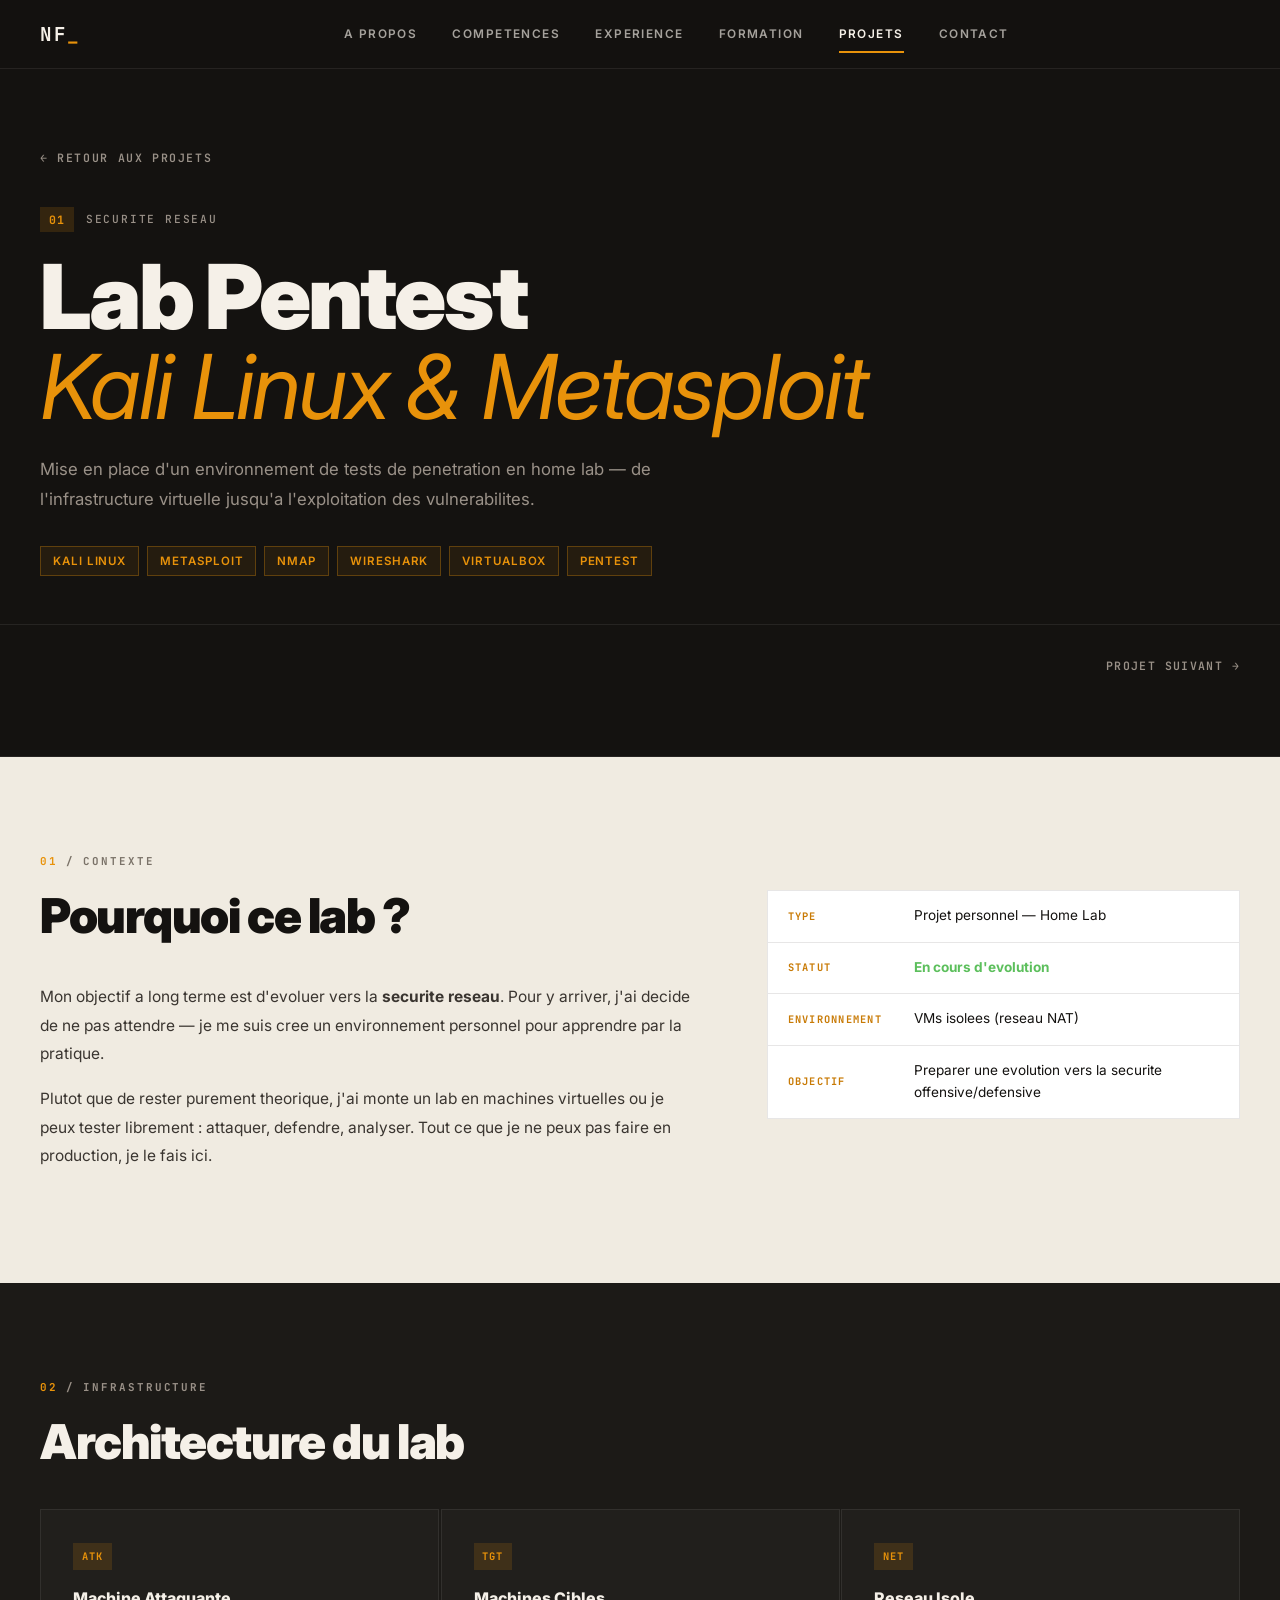
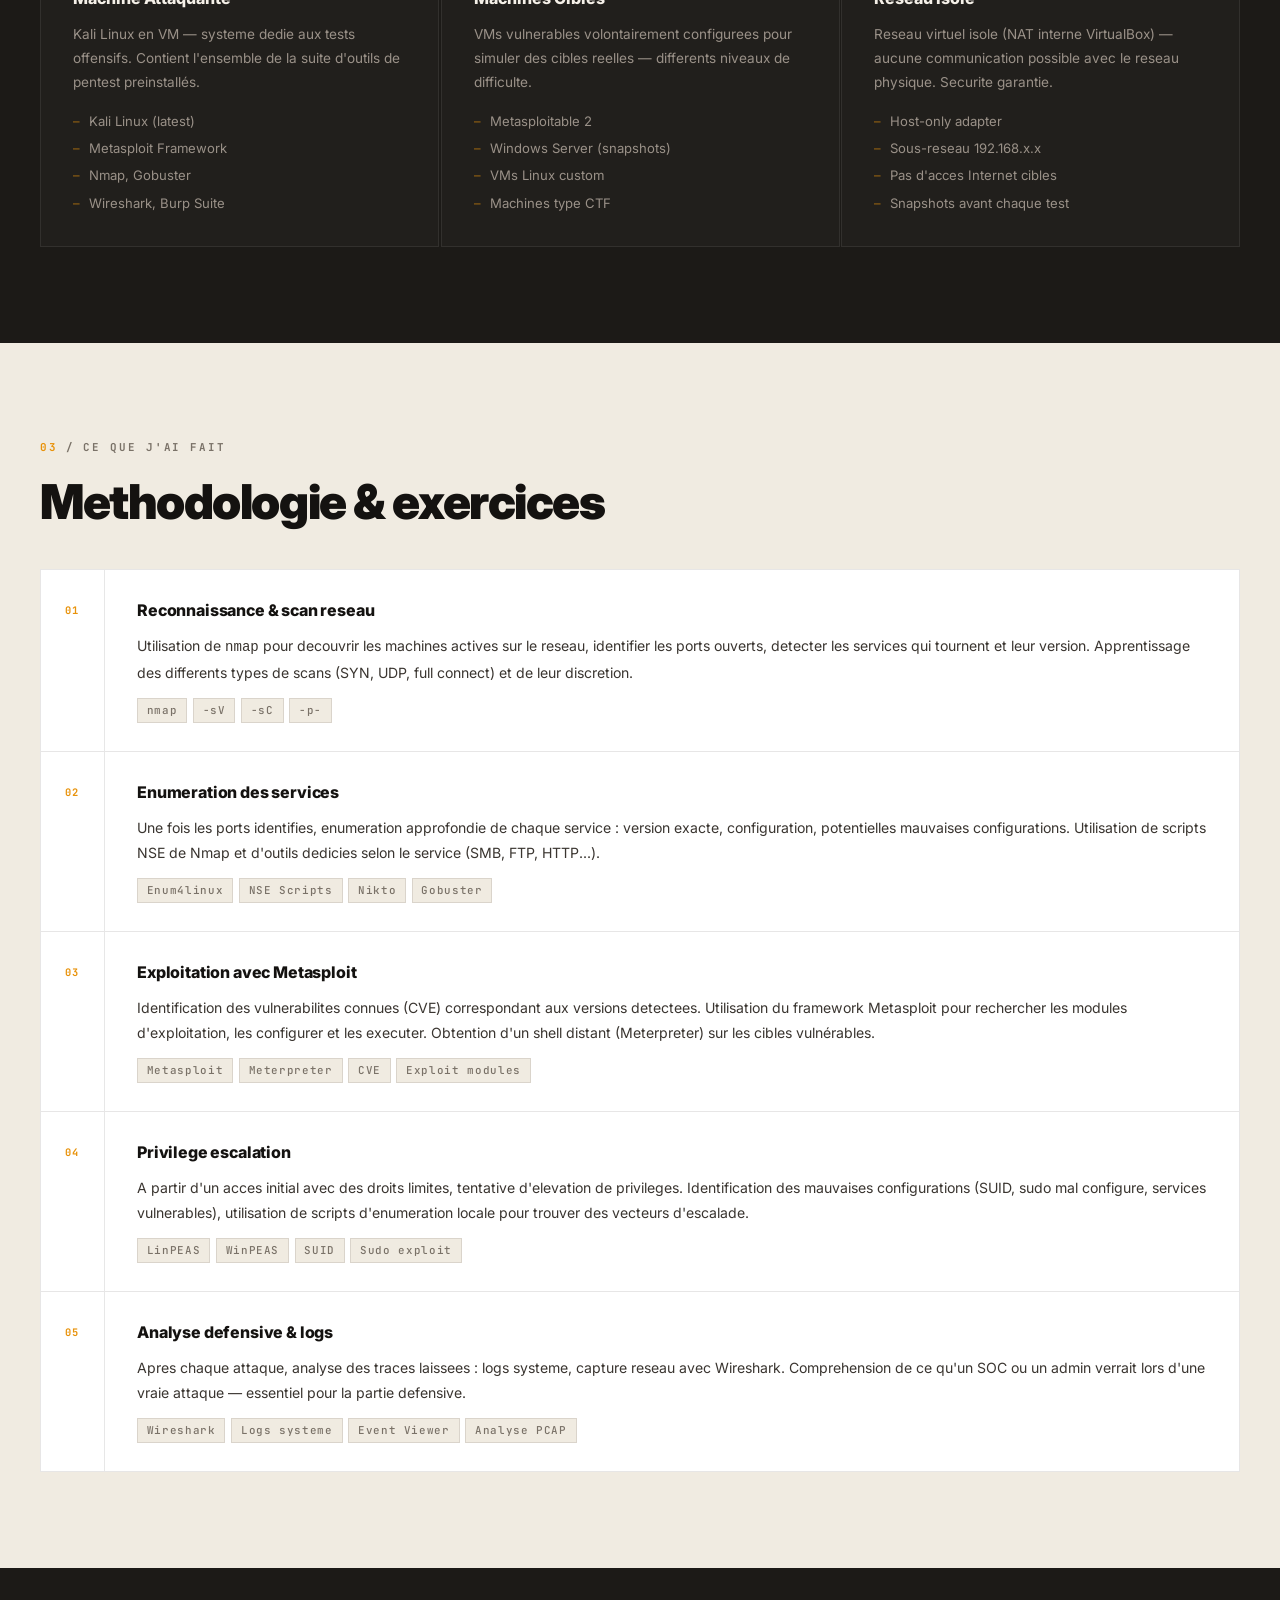
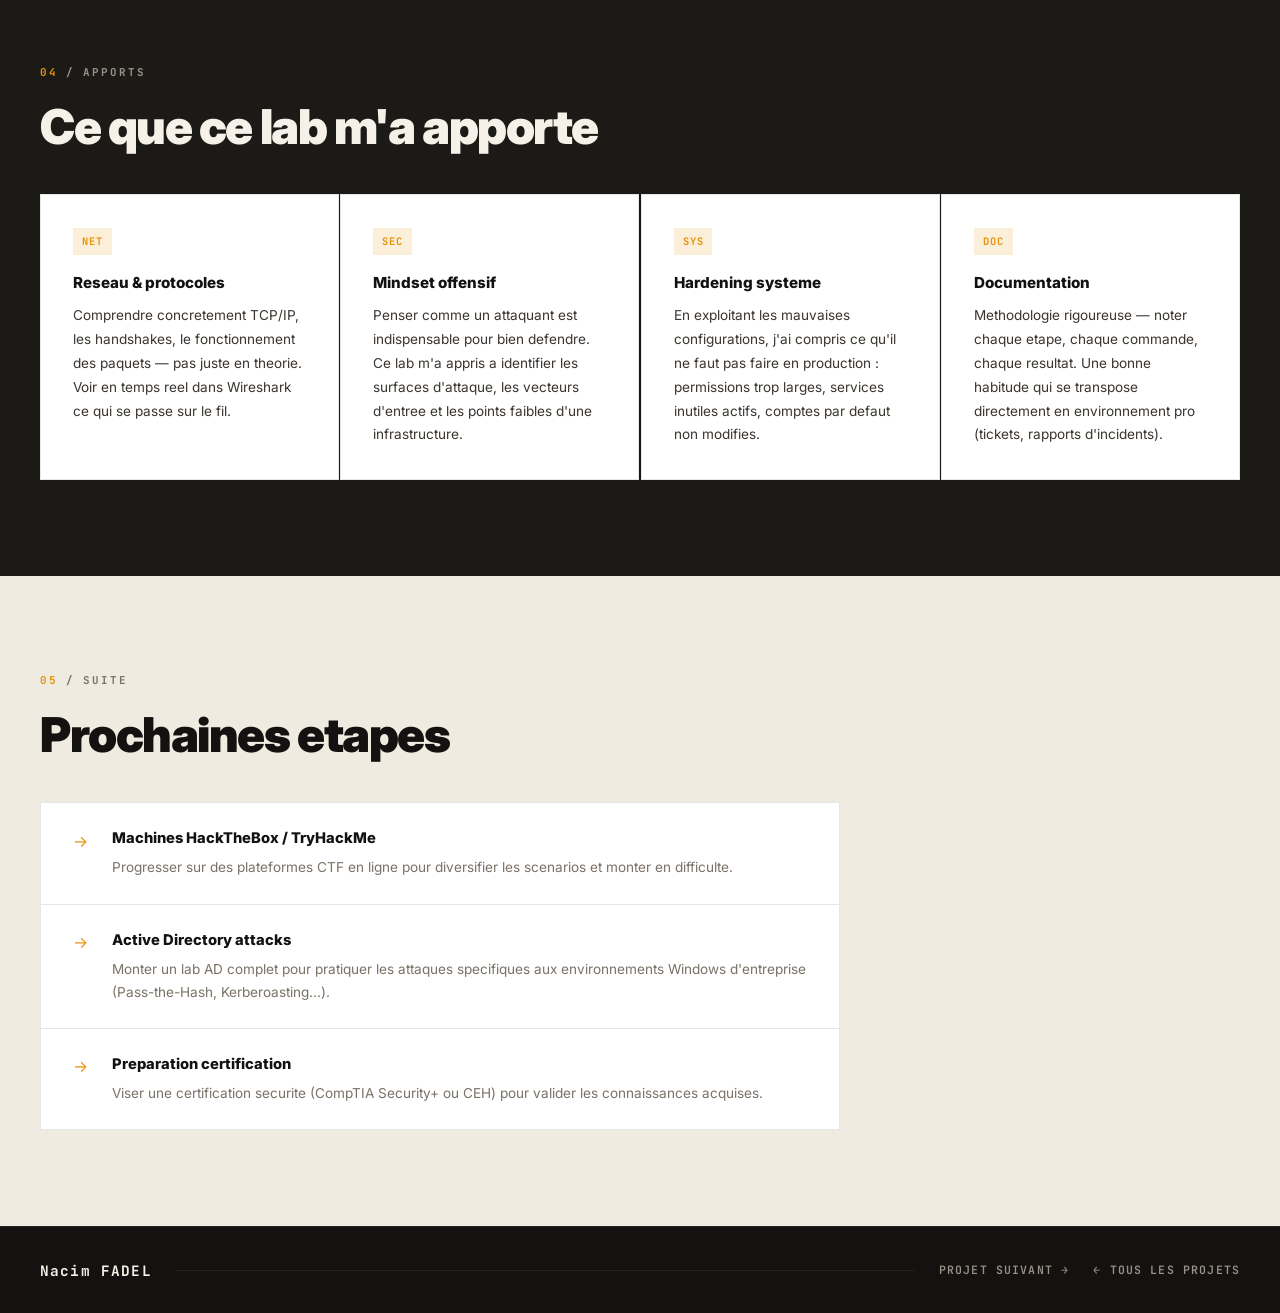
==== projects/pentest-lab.html @ 1accf120 "Initial commit - portfolio" ====
<!DOCTYPE html>
<html lang="fr">
<head>
    <meta charset="UTF-8">
    <meta name="viewport" content="width=device-width, initial-scale=1.0">
    <title>Lab Pentest — Nacim FADEL</title>
    <link rel="preconnect" href="https://fonts.googleapis.com">
    <link rel="preconnect" href="https://fonts.gstatic.com" crossorigin>
    <link href="https://fonts.googleapis.com/css2?family=Inter:wght@400;500;600;700;800;900&family=JetBrains+Mono:wght@400;500;700&display=swap" rel="stylesheet">
    <link rel="stylesheet" href="../css/style.css">
    <link rel="stylesheet" href="../css/project.css">
</head>
<body>

    <!-- NAVBAR -->
    <nav class="navbar scrolled" id="navbar">
        <div class="nav-inner">
            <a href="../index.html" class="nav-logo">NF<span class="accent">_</span></a>
            <ul class="nav-links" id="navLinks">
                <li><a href="../index.html#about">A Propos</a></li>
                <li><a href="../index.html#skills">Competences</a></li>
                <li><a href="../index.html#experience">Experience</a></li>
                <li><a href="../index.html#education">Formation</a></li>
                <li><a href="../index.html#projects" class="active">Projets</a></li>
                <li><a href="../index.html#contact">Contact</a></li>
            </ul>
            <button class="nav-toggle" id="navToggle" aria-label="Menu">
                <span></span><span></span><span></span>
            </button>
        </div>
    </nav>

    <!-- HERO PROJET -->
    <header class="proj-hero">
        <div class="proj-hero-inner">
            <a href="../index.html#projects" class="back-link">&larr; Retour aux projets</a>
            <div class="proj-hero-meta">
                <span class="proj-hero-num">01</span>
                <span class="proj-hero-cat">Securite Reseau</span>
            </div>
            <h1 class="proj-hero-title">Lab Pentest<br><em>Kali Linux &amp; Metasploit</em></h1>
            <p class="proj-hero-sub">Mise en place d'un environnement de tests de penetration en home lab — de l'infrastructure virtuelle jusqu'a l'exploitation des vulnerabilites.</p>
            <div class="proj-hero-tags">
                <span>Kali Linux</span>
                <span>Metasploit</span>
                <span>Nmap</span>
                <span>Wireshark</span>
                <span>VirtualBox</span>
                <span>Pentest</span>
            </div>
        </div>
        <div class="proj-hero-nav">
            <a href="powershell-scripts.html" class="proj-nav-next">Projet suivant &rarr;</a>
        </div>
    </header>

    <!-- CONTENU -->
    <main class="proj-main">

        <!-- CONTEXTE -->
        <section class="proj-section">
            <div class="proj-container">
                <div class="proj-sec-label">
                    <span class="proj-sec-num">01</span>
                    <span>/</span>
                    <span>CONTEXTE</span>
                </div>
                <div class="proj-two-col">
                    <div>
                        <h2 class="proj-sec-title">Pourquoi ce lab ?</h2>
                        <p>Mon objectif a long terme est d'evoluer vers la <strong>securite reseau</strong>. Pour y arriver, j'ai decide de ne pas attendre — je me suis cree un environnement personnel pour apprendre par la pratique.</p>
                        <p>Plutot que de rester purement theorique, j'ai monte un lab en machines virtuelles ou je peux tester librement : attaquer, defendre, analyser. Tout ce que je ne peux pas faire en production, je le fais ici.</p>
                    </div>
                    <div class="proj-info-box">
                        <div class="proj-info-row">
                            <span class="proj-info-label">Type</span>
                            <span>Projet personnel — Home Lab</span>
                        </div>
                        <div class="proj-info-row">
                            <span class="proj-info-label">Statut</span>
                            <span class="status-active">En cours d'evolution</span>
                        </div>
                        <div class="proj-info-row">
                            <span class="proj-info-label">Environnement</span>
                            <span>VMs isolees (reseau NAT)</span>
                        </div>
                        <div class="proj-info-row">
                            <span class="proj-info-label">Objectif</span>
                            <span>Preparer une evolution vers la securite offensive/defensive</span>
                        </div>
                    </div>
                </div>
            </div>
        </section>

        <!-- INFRASTRUCTURE -->
        <section class="proj-section proj-section-dark">
            <div class="proj-container">
                <div class="proj-sec-label light">
                    <span class="proj-sec-num">02</span>
                    <span>/</span>
                    <span>INFRASTRUCTURE</span>
                </div>
                <h2 class="proj-sec-title light">Architecture du lab</h2>
                <div class="infra-grid">
                    <div class="infra-card">
                        <div class="infra-icon">ATK</div>
                        <h3>Machine Attaquante</h3>
                        <p>Kali Linux en VM — systeme dedie aux tests offensifs. Contient l'ensemble de la suite d'outils de pentest preinstallés.</p>
                        <ul>
                            <li>Kali Linux (latest)</li>
                            <li>Metasploit Framework</li>
                            <li>Nmap, Gobuster</li>
                            <li>Wireshark, Burp Suite</li>
                        </ul>
                    </div>
                    <div class="infra-card">
                        <div class="infra-icon">TGT</div>
                        <h3>Machines Cibles</h3>
                        <p>VMs vulnerables volontairement configurees pour simuler des cibles reelles — differents niveaux de difficulte.</p>
                        <ul>
                            <li>Metasploitable 2</li>
                            <li>Windows Server (snapshots)</li>
                            <li>VMs Linux custom</li>
                            <li>Machines type CTF</li>
                        </ul>
                    </div>
                    <div class="infra-card">
                        <div class="infra-icon">NET</div>
                        <h3>Reseau Isole</h3>
                        <p>Reseau virtuel isole (NAT interne VirtualBox) — aucune communication possible avec le reseau physique. Securite garantie.</p>
                        <ul>
                            <li>Host-only adapter</li>
                            <li>Sous-reseau 192.168.x.x</li>
                            <li>Pas d'acces Internet cibles</li>
                            <li>Snapshots avant chaque test</li>
                        </ul>
                    </div>
                </div>
            </div>
        </section>

        <!-- CE QUE J'AI FAIT -->
        <section class="proj-section">
            <div class="proj-container">
                <div class="proj-sec-label">
                    <span class="proj-sec-num">03</span>
                    <span>/</span>
                    <span>CE QUE J'AI FAIT</span>
                </div>
                <h2 class="proj-sec-title">Methodologie &amp; exercices</h2>
                <div class="steps">

                    <div class="step">
                        <div class="step-num">01</div>
                        <div class="step-body">
                            <h3>Reconnaissance &amp; scan reseau</h3>
                            <p>Utilisation de <code>nmap</code> pour decouvrir les machines actives sur le reseau, identifier les ports ouverts, detecter les services qui tournent et leur version. Apprentissage des differents types de scans (SYN, UDP, full connect) et de leur discretion.</p>
                            <div class="step-tags"><span>nmap</span><span>-sV</span><span>-sC</span><span>-p-</span></div>
                        </div>
                    </div>

                    <div class="step">
                        <div class="step-num">02</div>
                        <div class="step-body">
                            <h3>Enumeration des services</h3>
                            <p>Une fois les ports identifies, enumeration approfondie de chaque service : version exacte, configuration, potentielles mauvaises configurations. Utilisation de scripts NSE de Nmap et d'outils dedicies selon le service (SMB, FTP, HTTP...).</p>
                            <div class="step-tags"><span>Enum4linux</span><span>NSE Scripts</span><span>Nikto</span><span>Gobuster</span></div>
                        </div>
                    </div>

                    <div class="step">
                        <div class="step-num">03</div>
                        <div class="step-body">
                            <h3>Exploitation avec Metasploit</h3>
                            <p>Identification des vulnerabilites connues (CVE) correspondant aux versions detectees. Utilisation du framework Metasploit pour rechercher les modules d'exploitation, les configurer et les executer. Obtention d'un shell distant (Meterpreter) sur les cibles vulnérables.</p>
                            <div class="step-tags"><span>Metasploit</span><span>Meterpreter</span><span>CVE</span><span>Exploit modules</span></div>
                        </div>
                    </div>

                    <div class="step">
                        <div class="step-num">04</div>
                        <div class="step-body">
                            <h3>Privilege escalation</h3>
                            <p>A partir d'un acces initial avec des droits limites, tentative d'elevation de privileges. Identification des mauvaises configurations (SUID, sudo mal configure, services vulnerables), utilisation de scripts d'enumeration locale pour trouver des vecteurs d'escalade.</p>
                            <div class="step-tags"><span>LinPEAS</span><span>WinPEAS</span><span>SUID</span><span>Sudo exploit</span></div>
                        </div>
                    </div>

                    <div class="step">
                        <div class="step-num">05</div>
                        <div class="step-body">
                            <h3>Analyse defensive &amp; logs</h3>
                            <p>Apres chaque attaque, analyse des traces laissees : logs systeme, capture reseau avec Wireshark. Comprehension de ce qu'un SOC ou un admin verrait lors d'une vraie attaque — essentiel pour la partie defensive.</p>
                            <div class="step-tags"><span>Wireshark</span><span>Logs systeme</span><span>Event Viewer</span><span>Analyse PCAP</span></div>
                        </div>
                    </div>

                </div>
            </div>
        </section>

        <!-- CE QUE J'AI APPRIS -->
        <section class="proj-section proj-section-dark">
            <div class="proj-container">
                <div class="proj-sec-label light">
                    <span class="proj-sec-num">04</span>
                    <span>/</span>
                    <span>APPORTS</span>
                </div>
                <h2 class="proj-sec-title light">Ce que ce lab m'a apporte</h2>
                <div class="learnings-grid">
                    <div class="learning-card">
                        <div class="learning-icon">NET</div>
                        <h3>Reseau &amp; protocoles</h3>
                        <p>Comprendre concretement TCP/IP, les handshakes, le fonctionnement des paquets — pas juste en theorie. Voir en temps reel dans Wireshark ce qui se passe sur le fil.</p>
                    </div>
                    <div class="learning-card">
                        <div class="learning-icon">SEC</div>
                        <h3>Mindset offensif</h3>
                        <p>Penser comme un attaquant est indispensable pour bien defendre. Ce lab m'a appris a identifier les surfaces d'attaque, les vecteurs d'entree et les points faibles d'une infrastructure.</p>
                    </div>
                    <div class="learning-card">
                        <div class="learning-icon">SYS</div>
                        <h3>Hardening systeme</h3>
                        <p>En exploitant les mauvaises configurations, j'ai compris ce qu'il ne faut pas faire en production : permissions trop larges, services inutiles actifs, comptes par defaut non modifies.</p>
                    </div>
                    <div class="learning-card">
                        <div class="learning-icon">DOC</div>
                        <h3>Documentation</h3>
                        <p>Methodologie rigoureuse — noter chaque etape, chaque commande, chaque resultat. Une bonne habitude qui se transpose directement en environnement pro (tickets, rapports d'incidents).</p>
                    </div>
                </div>
            </div>
        </section>

        <!-- PROCHAINES ETAPES -->
        <section class="proj-section">
            <div class="proj-container">
                <div class="proj-sec-label">
                    <span class="proj-sec-num">05</span>
                    <span>/</span>
                    <span>SUITE</span>
                </div>
                <h2 class="proj-sec-title">Prochaines etapes</h2>
                <div class="next-steps">
                    <div class="next-item">
                        <span class="next-arrow">&rarr;</span>
                        <div>
                            <strong>Machines HackTheBox / TryHackMe</strong>
                            <p>Progresser sur des plateformes CTF en ligne pour diversifier les scenarios et monter en difficulte.</p>
                        </div>
                    </div>
                    <div class="next-item">
                        <span class="next-arrow">&rarr;</span>
                        <div>
                            <strong>Active Directory attacks</strong>
                            <p>Monter un lab AD complet pour pratiquer les attaques specifiques aux environnements Windows d'entreprise (Pass-the-Hash, Kerberoasting...).</p>
                        </div>
                    </div>
                    <div class="next-item">
                        <span class="next-arrow">&rarr;</span>
                        <div>
                            <strong>Preparation certification</strong>
                            <p>Viser une certification securite (CompTIA Security+ ou CEH) pour valider les connaissances acquises.</p>
                        </div>
                    </div>
                </div>
            </div>
        </section>

    </main>

    <!-- FOOTER -->
    <footer class="footer">
        <div class="footer-inner">
            <span class="footer-name">Nacim FADEL</span>
            <span class="footer-line"></span>
            <div style="display:flex; gap:1.5rem; align-items:center">
                <a href="powershell-scripts.html" class="footer-proj-link">Projet suivant &rarr;</a>
                <a href="../index.html#projects" class="footer-proj-link">&larr; Tous les projets</a>
            </div>
        </div>
    </footer>

    <script src="../js/project.js"></script>
</body>
</html>
---- css/style.css ----
/* ================================================================
   NACIM FADEL — Portfolio
   Style: Paris Urban Tech — Costaud, Structure, Efficace
   Palette: Anthracite fonce + Blanc chaud + Ambre vif
   ================================================================ */

/* ---- VARIABLES ---- */
:root {
    --bg-light:     #F0EBE1;
    --bg-mid:       #E4DDD1;
    --bg-dark:      #141210;
    --bg-dark2:     #1C1A17;
    --bg-dark3:     #232018;
    --amber:        #E8920A;
    --amber-dim:    #C87A05;
    --amber-pale:   rgba(232, 146, 10, 0.15);
    --white:        #F5F0E8;
    --text-dark:    #141210;
    --text-body:    #3A3530;
    --text-muted:   #7A7268;
    --text-light:   #F5F0E8;
    --text-dim:     #9A9188;
    --border-l:     rgba(20,18,16,0.10);
    --border-d:     rgba(245,240,232,0.08);
    --shadow:       0 4px 24px rgba(0,0,0,0.12);
    --shadow-lg:    0 10px 50px rgba(0,0,0,0.22);
    --ff:           'Inter', system-ui, sans-serif;
    --ff-mono:      'JetBrains Mono', monospace;
    --ease:         cubic-bezier(0.4, 0, 0.2, 1);
}

/* ---- RESET ---- */
*, *::before, *::after { margin:0; padding:0; box-sizing:border-box; }

html {
    scroll-behavior: smooth;
    scroll-padding-top: 72px;
}

body {
    font-family: var(--ff);
    background: var(--bg-light);
    color: var(--text-dark);
    line-height: 1.6;
    overflow-x: hidden;
    -webkit-font-smoothing: antialiased;
}

/* ================================================================
   NAVBAR
   ================================================================ */
.navbar {
    position: fixed;
    top: 0; left: 0; right: 0;
    z-index: 1000;
    transition: background 0.3s var(--ease), border-color 0.3s var(--ease);
}

.navbar.scrolled {
    background: rgba(20, 18, 16, 0.97);
    backdrop-filter: blur(12px);
    border-bottom: 1px solid var(--border-d);
}

.nav-inner {
    max-width: 1280px;
    margin: 0 auto;
    padding: 0 2.5rem;
    height: 68px;
    display: flex;
    align-items: center;
    justify-content: space-between;
    gap: 2rem;
}

.nav-logo {
    font-family: var(--ff-mono);
    font-size: 1.2rem;
    font-weight: 700;
    color: var(--text-light);
    text-decoration: none;
    letter-spacing: 0.08em;
    flex-shrink: 0;
}
.nav-logo .accent { color: var(--amber); }

.nav-links {
    display: flex;
    list-style: none;
    gap: 0;
    margin: 0 auto;
}

.nav-links a {
    display: block;
    padding: 0.5rem 1.1rem;
    color: rgba(245, 240, 232, 0.65);
    text-decoration: none;
    font-size: 0.74rem;
    font-weight: 600;
    letter-spacing: 0.12em;
    text-transform: uppercase;
    transition: color 0.25s var(--ease);
    position: relative;
}
.nav-links a::after {
    content: '';
    position: absolute;
    bottom: -2px; left: 1.1rem; right: 1.1rem;
    height: 2px;
    background: var(--amber);
    transform: scaleX(0);
    transition: transform 0.25s var(--ease);
}
.nav-links a:hover,
.nav-links a.active { color: var(--white); }
.nav-links a:hover::after,
.nav-links a.active::after { transform: scaleX(1); }

.nav-toggle {
    display: none;
    flex-direction: column;
    gap: 5px;
    background: none;
    border: none;
    cursor: pointer;
    padding: 4px;
    flex-shrink: 0;
}
.nav-toggle span {
    display: block;
    width: 22px; height: 2px;
    background: var(--text-light);
    transition: transform 0.3s var(--ease), opacity 0.3s var(--ease);
}
.nav-toggle.open span:nth-child(1) { transform: translateY(7px) rotate(45deg); }
.nav-toggle.open span:nth-child(2) { opacity: 0; }
.nav-toggle.open span:nth-child(3) { transform: translateY(-7px) rotate(-45deg); }

/* ================================================================
   HERO
   ================================================================ */
.hero {
    position: relative;
    min-height: 100vh;
    background: var(--bg-dark);
    display: flex;
    align-items: center;
    overflow: hidden;
    padding-top: 68px;
}

#heroCanvas {
    position: absolute;
    inset: 0;
    width: 100%;
    height: 100%;
    opacity: 0.14;
}

.hero-inner {
    position: relative;
    z-index: 2;
    max-width: 1280px;
    margin: 0 auto;
    padding: 0 2.5rem;
    width: 100%;
}

.hero-tag {
    display: inline-flex;
    align-items: center;
    gap: 0.6rem;
    font-family: var(--ff-mono);
    font-size: 0.72rem;
    letter-spacing: 0.16em;
    text-transform: uppercase;
    color: var(--amber);
    margin-bottom: 1.75rem;
}
.tag-dot {
    width: 7px; height: 7px;
    background: var(--amber);
    border-radius: 50%;
    animation: blink 1.6s ease-in-out infinite;
}
@keyframes blink {
    0%, 100% { opacity: 1; }
    50% { opacity: 0.2; }
}

.hero-title {
    display: block;
    font-size: clamp(5rem, 12vw, 10rem);
    font-weight: 900;
    line-height: 0.92;
    letter-spacing: -0.03em;
    margin-bottom: 1.75rem;
}
.hero-first {
    display: block;
    color: rgba(245, 240, 232, 0.20);
    -webkit-text-stroke: 1px rgba(245, 240, 232, 0.35);
}
.hero-last {
    display: block;
    color: var(--white);
}

.hero-roles {
    margin-bottom: 0.75rem;
}
.role {
    font-family: var(--ff-mono);
    font-size: clamp(1rem, 2.5vw, 1.3rem);
    font-weight: 500;
    color: var(--amber);
    letter-spacing: 0.04em;
}

.hero-desc {
    font-size: 0.82rem;
    letter-spacing: 0.16em;
    text-transform: uppercase;
    color: var(--text-dim);
    margin-bottom: 3rem;
}

.hero-actions {
    display: flex;
    gap: 1rem;
    flex-wrap: wrap;
    margin-bottom: 4rem;
}

.hero-stats {
    display: flex;
    align-items: center;
    gap: 2rem;
    flex-wrap: wrap;
}
.stat {
    display: flex;
    flex-direction: column;
    gap: 0.2rem;
}
.stat-num {
    font-size: 1.6rem;
    font-weight: 900;
    color: var(--white);
    letter-spacing: -0.02em;
    line-height: 1;
}
.stat-label {
    font-family: var(--ff-mono);
    font-size: 0.65rem;
    text-transform: uppercase;
    letter-spacing: 0.14em;
    color: var(--text-dim);
}
.stat-sep {
    width: 1px;
    height: 36px;
    background: var(--border-d);
}

.hero-scroll {
    position: absolute;
    bottom: 2.5rem;
    left: 2.5rem;
    display: flex;
    align-items: center;
    z-index: 2;
}
.scroll-bar {
    width: 1px;
    height: 60px;
    background: linear-gradient(to bottom, var(--amber), transparent);
    animation: scrollDrop 2s ease-in-out infinite;
}
@keyframes scrollDrop {
    0%, 100% { transform: scaleY(1); opacity: 1; }
    50% { transform: scaleY(0.5); opacity: 0.4; }
}

/* ================================================================
   BUTTONS
   ================================================================ */
.btn {
    display: inline-flex;
    align-items: center;
    justify-content: center;
    padding: 0.85rem 2rem;
    font-size: 0.78rem;
    font-weight: 700;
    letter-spacing: 0.12em;
    text-transform: uppercase;
    text-decoration: none;
    border: 2px solid transparent;
    cursor: pointer;
    position: relative;
    overflow: hidden;
    transition: color 0.3s var(--ease), background 0.3s var(--ease),
                border-color 0.3s var(--ease), box-shadow 0.3s var(--ease),
                transform 0.2s var(--ease);
}
.btn:hover { transform: translateY(-2px); }

.btn-fill {
    background: var(--amber);
    color: var(--bg-dark);
    border-color: var(--amber);
}
.btn-fill:hover {
    background: #F5A020;
    border-color: #F5A020;
    box-shadow: 0 6px 24px rgba(232, 146, 10, 0.40);
}

.btn-ghost {
    background: transparent;
    color: var(--white);
    border-color: rgba(245, 240, 232, 0.25);
}
.btn-ghost:hover {
    border-color: var(--amber);
    color: var(--amber);
}

.btn-large { padding: 1rem 2.75rem; font-size: 0.82rem; }

/* ================================================================
   SECTIONS
   ================================================================ */
.section-light { background: var(--bg-light); }
.section-dark  { background: var(--bg-dark2); }

.container {
    max-width: 1280px;
    margin: 0 auto;
    padding: 7rem 2.5rem;
}

/* Section label "01 / NOM" */
.sec-label {
    display: flex;
    align-items: center;
    gap: 0.5rem;
    margin-bottom: 1.5rem;
    font-family: var(--ff-mono);
}
.sec-num {
    font-size: 0.75rem;
    font-weight: 700;
    color: var(--amber);
    letter-spacing: 0.1em;
}
.sec-slash {
    color: var(--text-muted);
    font-size: 0.75rem;
}
.sec-name {
    font-size: 0.7rem;
    font-weight: 600;
    letter-spacing: 0.18em;
    color: var(--text-muted);
}
.section-dark .sec-name,
.section-dark .sec-slash { color: var(--text-dim); }

.sec-title {
    font-size: clamp(2rem, 5vw, 3.4rem);
    font-weight: 900;
    color: var(--text-dark);
    letter-spacing: -0.03em;
    line-height: 1.05;
    margin-bottom: 3.5rem;
}
.sec-title em { font-style: italic; font-weight: 400; color: var(--text-muted); }
.sec-title.light { color: var(--white); }
.sec-title.light em { color: var(--text-dim); }

/* ================================================================
   ABOUT
   ================================================================ */
.about-layout {
    display: grid;
    grid-template-columns: 1.4fr 1fr;
    gap: 5rem;
    align-items: start;
}

.about-intro {
    font-size: 1.1rem;
    font-weight: 500;
    color: var(--text-dark);
    line-height: 1.75;
    margin-bottom: 1.25rem;
}
.about-body {
    font-size: 0.95rem;
    color: var(--text-body);
    line-height: 1.85;
    margin-bottom: 1rem;
}

.chips {
    display: flex;
    flex-wrap: wrap;
    gap: 0.5rem;
    margin-top: 2rem;
}
.chip {
    padding: 0.35rem 0.9rem;
    border: 1.5px solid var(--border-l);
    background: transparent;
    font-size: 0.75rem;
    font-weight: 600;
    color: var(--text-body);
    letter-spacing: 0.06em;
    text-transform: uppercase;
    transition: border-color 0.25s var(--ease), color 0.25s var(--ease);
}
.chip:hover { border-color: var(--amber); color: var(--amber-dim); }

/* Info blocks */
.info-block {
    border: 1.5px solid var(--border-l);
    background: white;
    padding: 1.5rem;
}
.info-block-title {
    font-family: var(--ff-mono);
    font-size: 0.68rem;
    font-weight: 700;
    letter-spacing: 0.18em;
    text-transform: uppercase;
    color: var(--amber-dim);
    margin-bottom: 1rem;
}
.info-block-text {
    font-size: 0.9rem;
    color: var(--text-body);
    line-height: 1.7;
}

/* Language bars */
.lang-list { list-style: none; display: flex; flex-direction: column; gap: 0.85rem; }
.lang-list li {
    display: grid;
    grid-template-columns: 110px 1fr auto;
    align-items: center;
    gap: 0.75rem;
}
.lang-name { font-size: 0.85rem; font-weight: 600; color: var(--text-dark); }
.lang-bar {
    height: 3px;
    background: var(--bg-mid);
    position: relative;
    overflow: hidden;
}
.lang-bar span {
    position: absolute;
    left: 0; top: 0; bottom: 0;
    background: var(--amber);
    transition: width 1.2s var(--ease);
}
.lang-lvl {
    font-family: var(--ff-mono);
    font-size: 0.65rem;
    font-weight: 700;
    text-transform: uppercase;
    letter-spacing: 0.1em;
    color: var(--text-muted);
    white-space: nowrap;
}

.quick-link {
    display: block;
    font-size: 0.88rem;
    color: var(--amber-dim);
    text-decoration: none;
    margin-bottom: 0.4rem;
    transition: color 0.2s var(--ease);
    border-bottom: 1px solid transparent;
    width: fit-content;
}
.quick-link:hover { color: var(--amber); border-bottom-color: var(--amber); }

/* ================================================================
   SKILLS
   ================================================================ */
.skills-grid {
    display: grid;
    grid-template-columns: repeat(auto-fit, minmax(240px, 1fr));
    gap: 1.5px;
    border: 1.5px solid var(--border-d);
}

.skill-block {
    padding: 2rem;
    border: 1.5px solid var(--border-d);
    background: rgba(255,255,255,0.02);
    transition: background 0.3s var(--ease);
    position: relative;
    overflow: hidden;
}
.skill-block::before {
    content: '';
    position: absolute;
    top: 0; left: 0;
    width: 3px; height: 0;
    background: var(--amber);
    transition: height 0.4s var(--ease);
}
.skill-block:hover { background: rgba(232, 146, 10, 0.05); }
.skill-block:hover::before { height: 100%; }

.skill-block-header {
    display: flex;
    align-items: center;
    gap: 1rem;
    margin-bottom: 1.5rem;
}
.skill-ico {
    font-family: var(--ff-mono);
    font-size: 0.68rem;
    font-weight: 700;
    letter-spacing: 0.1em;
    color: var(--amber);
    background: var(--amber-pale);
    padding: 0.3rem 0.55rem;
    flex-shrink: 0;
}
.skill-block-header h3 {
    font-size: 0.95rem;
    font-weight: 700;
    color: var(--text-light);
    letter-spacing: 0.02em;
}

.skill-list {
    list-style: none;
    display: flex;
    flex-direction: column;
    gap: 0.6rem;
}
.skill-list li {
    font-size: 0.85rem;
    color: var(--text-dim);
    padding-left: 1rem;
    position: relative;
    transition: color 0.2s var(--ease);
}
.skill-list li::before {
    content: '>';
    position: absolute;
    left: 0;
    color: var(--amber);
    font-family: var(--ff-mono);
    font-size: 0.75rem;
    opacity: 0.5;
}
.skill-block:hover .skill-list li { color: var(--text-dim); }
.skill-block:hover .skill-list li::before { opacity: 1; }

/* ================================================================
   TIMELINE — EXPERIENCE
   ================================================================ */
.timeline {
    display: flex;
    flex-direction: column;
    gap: 0;
    position: relative;
}
.timeline::before {
    content: '';
    position: absolute;
    left: 180px;
    top: 0; bottom: 0;
    width: 1px;
    background: var(--border-l);
}

.tl-item {
    display: grid;
    grid-template-columns: 180px 24px 1fr;
    gap: 0 0;
    padding-bottom: 2.5rem;
    align-items: start;
}
.tl-item:last-child { padding-bottom: 0; }

.tl-side {
    padding-right: 1.5rem;
    padding-top: 0.15rem;
    display: flex;
    flex-direction: column;
    gap: 0.4rem;
    align-items: flex-end;
    text-align: right;
}
.tl-date {
    font-family: var(--ff-mono);
    font-size: 0.7rem;
    font-weight: 500;
    color: var(--text-muted);
    letter-spacing: 0.08em;
}
.tl-badge {
    display: inline-block;
    padding: 0.15rem 0.45rem;
    font-size: 0.6rem;
    font-weight: 700;
    letter-spacing: 0.1em;
}
.tl-badge.current { background: var(--amber); color: var(--bg-dark); }

.tl-dot {
    width: 12px; height: 12px;
    background: var(--amber);
    border: 2px solid var(--bg-light);
    box-shadow: 0 0 0 2px var(--amber);
    margin-top: 0.2rem;
    transition: transform 0.25s var(--ease), box-shadow 0.25s var(--ease);
    flex-shrink: 0;
}
.tl-item:hover .tl-dot {
    transform: scale(1.35);
    box-shadow: 0 0 0 4px rgba(232,146,10,0.25);
}

.tl-body {
    padding-left: 2rem;
    padding-bottom: 2rem;
    border-bottom: 1px solid var(--border-l);
}
.tl-item:last-child .tl-body { border-bottom: none; }

.tl-head {
    display: flex;
    align-items: baseline;
    flex-wrap: wrap;
    gap: 0.5rem 1rem;
    margin-bottom: 0.75rem;
}
.tl-title {
    font-size: 1.05rem;
    font-weight: 800;
    color: var(--text-dark);
    letter-spacing: -0.01em;
}
.tl-company {
    font-size: 0.82rem;
    font-weight: 700;
    color: var(--amber-dim);
    text-transform: uppercase;
    letter-spacing: 0.08em;
}
.tl-type {
    font-family: var(--ff-mono);
    font-size: 0.68rem;
    color: var(--text-muted);
    border: 1px solid var(--border-l);
    padding: 0.1rem 0.45rem;
}

.tl-desc {
    font-size: 0.88rem;
    color: var(--text-body);
    line-height: 1.8;
    margin-bottom: 1rem;
}

.tl-tags { display: flex; flex-wrap: wrap; gap: 0.4rem; }
.tl-tags span {
    padding: 0.2rem 0.6rem;
    background: var(--bg-mid);
    font-size: 0.7rem;
    font-weight: 600;
    color: var(--text-muted);
    letter-spacing: 0.05em;
    text-transform: uppercase;
}

/* ================================================================
   EDUCATION
   ================================================================ */
.edu-grid {
    display: grid;
    grid-template-columns: repeat(auto-fit, minmax(340px, 1fr));
    gap: 2px;
    max-width: 900px;
}

.edu-card {
    padding: 2.5rem;
    border: 1.5px solid var(--border-d);
    background: rgba(255,255,255,0.025);
    position: relative;
    transition: background 0.3s var(--ease), border-color 0.3s var(--ease);
    overflow: hidden;
}
.edu-card::after {
    content: '';
    position: absolute;
    bottom: 0; left: 0;
    width: 0; height: 3px;
    background: var(--amber);
    transition: width 0.4s var(--ease);
}
.edu-card:hover { background: rgba(232,146,10,0.04); border-color: rgba(232,146,10,0.25); }
.edu-card:hover::after { width: 100%; }

.edu-top {
    display: flex;
    align-items: center;
    justify-content: space-between;
    margin-bottom: 1.25rem;
}
.edu-badge {
    display: inline-block;
    padding: 0.22rem 0.65rem;
    font-size: 0.62rem;
    font-weight: 700;
    letter-spacing: 0.1em;
    text-transform: uppercase;
}
.edu-badge.current { background: var(--amber); color: var(--bg-dark); }
.edu-badge.obtained { background: rgba(100,200,100,0.15); color: #70C870; border: 1px solid rgba(100,200,100,0.25); }
.edu-year {
    font-family: var(--ff-mono);
    font-size: 0.7rem;
    color: var(--text-dim);
}

.edu-title {
    font-size: 1.5rem;
    font-weight: 900;
    color: var(--text-light);
    letter-spacing: -0.02em;
    line-height: 1.1;
    margin-bottom: 0.5rem;
}
.edu-school {
    font-family: var(--ff-mono);
    font-size: 0.75rem;
    font-weight: 700;
    letter-spacing: 0.14em;
    text-transform: uppercase;
    color: var(--amber);
    margin-bottom: 1rem;
}
.edu-desc {
    font-size: 0.88rem;
    color: var(--text-dim);
    line-height: 1.75;
    margin-bottom: 1.25rem;
}
.edu-modules { display: flex; flex-wrap: wrap; gap: 0.4rem; }
.edu-modules span {
    padding: 0.2rem 0.55rem;
    background: rgba(232,146,10,0.1);
    border: 1px solid rgba(232,146,10,0.2);
    font-size: 0.7rem;
    font-weight: 600;
    color: var(--amber);
    letter-spacing: 0.06em;
    text-transform: uppercase;
}

/* ================================================================
   PROJECTS
   ================================================================ */
.proj-grid {
    display: grid;
    grid-template-columns: repeat(auto-fit, minmax(300px, 1fr));
    gap: 2rem;
}

.proj-card {
    padding: 2.25rem;
    border: 1.5px solid var(--border-l);
    background: white;
    position: relative;
    overflow: hidden;
    transition: border-color 0.3s var(--ease), box-shadow 0.3s var(--ease), transform 0.25s var(--ease);
}
.proj-card::before {
    content: '';
    position: absolute;
    top: 0; left: 0; right: 0;
    height: 3px;
    background: var(--amber);
    transform: scaleX(0);
    transform-origin: left;
    transition: transform 0.4s var(--ease);
}
.proj-card:hover {
    border-color: var(--amber);
    box-shadow: var(--shadow-lg);
    transform: translateY(-6px);
}
.proj-card:hover::before { transform: scaleX(1); }

.proj-num {
    font-family: var(--ff-mono);
    font-size: 0.65rem;
    font-weight: 700;
    color: var(--amber);
    letter-spacing: 0.1em;
    margin-bottom: 0.75rem;
}
.proj-title {
    font-size: 1.05rem;
    font-weight: 800;
    color: var(--text-dark);
    letter-spacing: -0.01em;
    line-height: 1.35;
    margin-bottom: 0.85rem;
}
.proj-desc {
    font-size: 0.88rem;
    color: var(--text-body);
    line-height: 1.8;
    margin-bottom: 1.5rem;
}
.proj-stack { display: flex; flex-wrap: wrap; gap: 0.4rem; }
.proj-stack span {
    padding: 0.22rem 0.6rem;
    background: var(--bg-light);
    border: 1px solid var(--border-l);
    font-size: 0.7rem;
    font-weight: 600;
    color: var(--text-muted);
    letter-spacing: 0.06em;
    text-transform: uppercase;
}
.proj-cta {
    display: inline-flex;
    align-items: center;
    gap: 0.4rem;
    margin-top: 1.5rem;
    font-size: 0.78rem;
    font-weight: 700;
    letter-spacing: 0.1em;
    text-transform: uppercase;
    color: var(--amber-dim);
    transition: color 0.25s var(--ease), gap 0.25s var(--ease);
}
.proj-card:hover .proj-cta { color: var(--amber); gap: 0.7rem; }

/* ================================================================
   VEILLE TECHNOLOGIQUE
   ================================================================ */
.veille-header {
    display: flex;
    align-items: flex-end;
    justify-content: space-between;
    flex-wrap: wrap;
    gap: 1.5rem;
    margin-bottom: 2rem;
}
.veille-header .sec-title { margin-bottom: 0; }

.veille-status {
    display: flex;
    align-items: center;
    gap: 0.6rem;
    font-family: var(--ff-mono);
    font-size: 0.68rem;
    font-weight: 500;
    letter-spacing: 0.1em;
    color: var(--text-dim);
    text-transform: uppercase;
    padding-bottom: 0.4rem;
}
.veille-dot {
    width: 7px; height: 7px;
    border-radius: 50%;
    background: var(--text-dim);
    flex-shrink: 0;
}
.veille-dot.live { background: #5CBF5C; animation: blink 2s ease-in-out infinite; }
.veille-dot.error { background: #CF4F4F; }

.veille-refresh {
    background: none;
    border: 1px solid var(--border-d);
    color: var(--text-dim);
    font-size: 0.9rem;
    width: 26px; height: 26px;
    cursor: pointer;
    display: flex; align-items: center; justify-content: center;
    transition: color 0.2s var(--ease), border-color 0.2s var(--ease), transform 0.4s var(--ease);
}
.veille-refresh:hover { color: var(--amber); border-color: var(--amber); }
.veille-refresh.spinning { animation: spin 0.6s linear; }
@keyframes spin { to { transform: rotate(360deg); } }

/* Filtres */
.veille-filters {
    display: flex;
    gap: 0.5rem;
    flex-wrap: wrap;
    margin-bottom: 2rem;
}
.vf-btn {
    padding: 0.35rem 1rem;
    background: transparent;
    border: 1px solid var(--border-d);
    color: var(--text-dim);
    font-family: var(--ff-mono);
    font-size: 0.68rem;
    font-weight: 600;
    letter-spacing: 0.12em;
    text-transform: uppercase;
    cursor: pointer;
    transition: color 0.2s var(--ease), border-color 0.2s var(--ease), background 0.2s var(--ease);
}
.vf-btn:hover { color: var(--amber); border-color: rgba(232,146,10,0.4); }
.vf-btn.active { color: var(--amber); border-color: var(--amber); background: var(--amber-pale); }

/* Grille articles */
.veille-grid {
    display: grid;
    grid-template-columns: repeat(auto-fill, minmax(320px, 1fr));
    gap: 1.5px;
    min-height: 200px;
    margin-bottom: 2rem;
}

/* Skeleton loading */
.veille-loading {
    grid-column: 1 / -1;
    display: grid;
    grid-template-columns: repeat(auto-fill, minmax(320px, 1fr));
    gap: 1.5px;
}
.loading-bar {
    height: 160px;
    background: linear-gradient(90deg, rgba(255,255,255,0.03) 25%, rgba(255,255,255,0.07) 50%, rgba(255,255,255,0.03) 75%);
    background-size: 200% 100%;
    animation: shimmer 1.5s ease-in-out infinite;
    border: 1.5px solid var(--border-d);
}
.loading-bar.delay { animation-delay: 0.25s; }
@keyframes shimmer {
    0% { background-position: 200% 0; }
    100% { background-position: -200% 0; }
}

/* Carte article */
.news-card {
    padding: 1.75rem;
    border: 1.5px solid var(--border-d);
    background: rgba(255,255,255,0.025);
    display: flex;
    flex-direction: column;
    gap: 0.75rem;
    text-decoration: none;
    transition: background 0.25s var(--ease), border-color 0.25s var(--ease), transform 0.25s var(--ease);
    position: relative;
    overflow: hidden;
}
.news-card::before {
    content: '';
    position: absolute;
    top: 0; left: 0; right: 0;
    height: 2px;
    background: var(--amber);
    transform: scaleX(0);
    transform-origin: left;
    transition: transform 0.35s var(--ease);
}
.news-card:hover {
    background: rgba(232,146,10,0.05);
    border-color: rgba(232,146,10,0.3);
    transform: translateY(-3px);
}
.news-card:hover::before { transform: scaleX(1); }

.news-card-top {
    display: flex;
    align-items: center;
    justify-content: space-between;
    gap: 0.5rem;
}
.news-source {
    font-family: var(--ff-mono);
    font-size: 0.62rem;
    font-weight: 700;
    letter-spacing: 0.12em;
    text-transform: uppercase;
    color: var(--amber);
    background: var(--amber-pale);
    padding: 0.18rem 0.5rem;
    white-space: nowrap;
}
.news-tag {
    font-family: var(--ff-mono);
    font-size: 0.6rem;
    font-weight: 600;
    letter-spacing: 0.1em;
    text-transform: uppercase;
    padding: 0.18rem 0.5rem;
    border: 1px solid;
    white-space: nowrap;
}
.news-tag.tag-securite   { color: #CF7A7A; border-color: rgba(207,122,122,0.3); }
.news-tag.tag-reseau     { color: #7AAACF; border-color: rgba(122,170,207,0.3); }
.news-tag.tag-vulnerabilite { color: #CF9A5A; border-color: rgba(207,154,90,0.3); }

.news-date {
    font-family: var(--ff-mono);
    font-size: 0.62rem;
    color: var(--text-dim);
    letter-spacing: 0.08em;
}
.news-title {
    font-size: 0.92rem;
    font-weight: 700;
    color: var(--text-light);
    line-height: 1.4;
    letter-spacing: -0.01em;
}
.news-excerpt {
    font-size: 0.8rem;
    color: var(--text-dim);
    line-height: 1.7;
    flex: 1;
    display: -webkit-box;
    -webkit-line-clamp: 3;
    -webkit-box-orient: vertical;
    overflow: hidden;
}
.news-read {
    font-family: var(--ff-mono);
    font-size: 0.65rem;
    font-weight: 700;
    letter-spacing: 0.12em;
    text-transform: uppercase;
    color: var(--amber);
    opacity: 0;
    transform: translateX(-4px);
    transition: opacity 0.25s var(--ease), transform 0.25s var(--ease);
}
.news-card:hover .news-read { opacity: 1; transform: translateX(0); }

/* Message erreur / vide */
.veille-error {
    grid-column: 1 / -1;
    padding: 3rem;
    text-align: center;
    border: 1.5px solid var(--border-d);
    color: var(--text-dim);
    font-size: 0.88rem;
    line-height: 1.7;
}
.veille-error strong { color: var(--amber); display: block; margin-bottom: 0.5rem; font-size: 1rem; }

/* Sources */
.veille-sources {
    display: flex;
    align-items: center;
    flex-wrap: wrap;
    gap: 0.75rem;
    font-family: var(--ff-mono);
    font-size: 0.65rem;
    letter-spacing: 0.1em;
    text-transform: uppercase;
}
.veille-sources-label { color: var(--text-dim); }
.veille-sources span:not(.veille-sources-label) {
    color: var(--amber);
    opacity: 0.6;
}

/* ================================================================
   CONTACT
   ================================================================ */
.contact-layout {
    display: grid;
    grid-template-columns: 1fr 1fr;
    gap: 5rem;
    align-items: start;
}

.contact-sub {
    font-size: 1rem;
    color: var(--text-dim);
    line-height: 1.8;
    margin-top: 1rem;
}

.cta-link {
    display: grid;
    grid-template-columns: 80px 1fr auto;
    align-items: center;
    gap: 1rem;
    padding: 1.25rem 1.5rem;
    border: 1.5px solid var(--border-d);
    color: var(--text-light);
    text-decoration: none;
    margin-bottom: 0.75rem;
    transition: border-color 0.25s var(--ease), background 0.25s var(--ease), transform 0.2s var(--ease);
    position: relative;
    overflow: hidden;
}
.cta-link:not(.no-link):hover {
    border-color: var(--amber);
    background: rgba(232,146,10,0.05);
    transform: translateX(4px);
}
.cta-link.no-link { cursor: default; }

.cta-label {
    font-family: var(--ff-mono);
    font-size: 0.65rem;
    font-weight: 700;
    letter-spacing: 0.14em;
    text-transform: uppercase;
    color: var(--amber);
}
.cta-value {
    font-size: 0.9rem;
    font-weight: 500;
    color: var(--text-light);
}
.cta-arrow {
    font-size: 1rem;
    color: var(--amber);
    transition: transform 0.2s var(--ease);
}
.cta-link:hover .cta-arrow { transform: translateX(4px); }

/* ================================================================
   FOOTER
   ================================================================ */
.footer {
    background: var(--bg-dark);
    border-top: 1px solid var(--border-d);
    padding: 2rem 0;
}
.footer-inner {
    max-width: 1280px;
    margin: 0 auto;
    padding: 0 2.5rem;
    display: flex;
    align-items: center;
    gap: 1.5rem;
}
.footer-name {
    font-family: var(--ff-mono);
    font-weight: 700;
    font-size: 0.9rem;
    color: var(--white);
    letter-spacing: 0.08em;
}
.footer-line {
    flex: 1;
    height: 1px;
    background: var(--border-d);
}
.footer-copy {
    font-size: 0.75rem;
    color: var(--text-dim);
    letter-spacing: 0.06em;
}

/* ================================================================
   ANIMATIONS
   ================================================================ */
.fade-in, .reveal-up {
    opacity: 0;
    transform: translateY(28px);
    transition: opacity 0.65s var(--ease), transform 0.65s var(--ease);
}
.fade-in.visible, .reveal-up.visible {
    opacity: 1;
    transform: translateY(0);
}
.delay-1 { transition-delay: 0.10s; }
.delay-2 { transition-delay: 0.20s; }
.delay-3 { transition-delay: 0.30s; }
.delay-4 { transition-delay: 0.40s; }
.delay-5 { transition-delay: 0.50s; }

/* ================================================================
   RESPONSIVE
   ================================================================ */
@media (max-width: 1024px) {
    .about-layout { grid-template-columns: 1fr; gap: 3rem; }
    .contact-layout { grid-template-columns: 1fr; gap: 3rem; }
    .timeline::before { left: 0; }
    .tl-item { grid-template-columns: 0 14px 1fr; }
    .tl-side { display: none; }
}

@media (max-width: 768px) {
    .nav-links {
        display: none;
        position: absolute;
        top: 100%; left: 0; right: 0;
        background: rgba(20,18,16,0.98);
        flex-direction: column;
        padding: 1.5rem 2.5rem;
        gap: 0;
        border-top: 1px solid var(--border-d);
    }
    .nav-links.open { display: flex; }
    .nav-toggle { display: flex; }

    .container { padding: 5rem 1.5rem; }
    .hero-inner { padding: 0 1.5rem; }
    .hero-scroll { left: 1.5rem; }
    .hero-stats { gap: 1.25rem; }
    .timeline { padding-left: 1.5rem; }
    .edu-grid { grid-template-columns: 1fr; }
    .proj-grid { grid-template-columns: 1fr; }
    .footer-inner { padding: 0 1.5rem; }
}

@media (max-width: 480px) {
    .hero-actions { flex-direction: column; }
    .hero-stats { flex-direction: column; gap: 1rem; }
    .stat-sep { width: 40px; height: 1px; }
}
---- css/project.css ----
/* ================================================================
   PROJECT PAGES — CSS specifique
   ================================================================ */

/* ---- HERO PROJET ---- */
.proj-hero {
    background: var(--bg-dark);
    padding: 9rem 0 5rem;
    position: relative;
    border-bottom: 1px solid var(--border-d);
}

.proj-hero-inner {
    max-width: 1280px;
    margin: 0 auto;
    padding: 0 2.5rem;
}

.back-link {
    display: inline-flex;
    align-items: center;
    gap: 0.5rem;
    font-family: var(--ff-mono);
    font-size: 0.72rem;
    font-weight: 600;
    letter-spacing: 0.14em;
    text-transform: uppercase;
    color: var(--text-dim);
    text-decoration: none;
    margin-bottom: 2.5rem;
    transition: color 0.25s var(--ease), gap 0.25s var(--ease);
}
.back-link:hover { color: var(--amber); }

.proj-hero-meta {
    display: flex;
    align-items: center;
    gap: 0.75rem;
    margin-bottom: 1.25rem;
}
.proj-hero-num {
    font-family: var(--ff-mono);
    font-size: 0.72rem;
    font-weight: 700;
    color: var(--amber);
    background: var(--amber-pale);
    padding: 0.2rem 0.55rem;
    letter-spacing: 0.1em;
}
.proj-hero-cat {
    font-family: var(--ff-mono);
    font-size: 0.7rem;
    font-weight: 500;
    letter-spacing: 0.16em;
    text-transform: uppercase;
    color: var(--text-dim);
}

.proj-hero-title {
    font-size: clamp(3rem, 7vw, 6rem);
    font-weight: 900;
    color: var(--white);
    letter-spacing: -0.03em;
    line-height: 1;
    margin-bottom: 1.5rem;
}
.proj-hero-title em {
    font-style: italic;
    font-weight: 400;
    color: var(--amber);
}

.proj-hero-sub {
    font-size: 1.05rem;
    color: var(--text-dim);
    line-height: 1.75;
    max-width: 700px;
    margin-bottom: 2rem;
}

.proj-hero-tags {
    display: flex;
    flex-wrap: wrap;
    gap: 0.5rem;
}
.proj-hero-tags span {
    padding: 0.3rem 0.75rem;
    border: 1px solid rgba(232, 146, 10, 0.3);
    background: rgba(232, 146, 10, 0.08);
    font-size: 0.72rem;
    font-weight: 600;
    color: var(--amber);
    letter-spacing: 0.08em;
    text-transform: uppercase;
}

.proj-hero-nav {
    max-width: 1280px;
    margin: 3rem auto 0;
    padding: 2rem 2.5rem 0;
    border-top: 1px solid var(--border-d);
    display: flex;
    justify-content: space-between;
}
.proj-nav-prev, .proj-nav-next {
    font-family: var(--ff-mono);
    font-size: 0.72rem;
    font-weight: 600;
    letter-spacing: 0.12em;
    text-transform: uppercase;
    color: var(--text-dim);
    text-decoration: none;
    transition: color 0.25s var(--ease);
}
.proj-nav-prev:hover, .proj-nav-next:hover { color: var(--amber); }
.proj-nav-next { margin-left: auto; }

/* ---- MAIN ---- */
.proj-main { background: var(--bg-light); }

/* ---- SECTIONS ---- */
.proj-section { background: var(--bg-light); }
.proj-section-dark { background: var(--bg-dark2); }

.proj-container {
    max-width: 1280px;
    margin: 0 auto;
    padding: 6rem 2.5rem;
}

.proj-sec-label {
    display: flex;
    align-items: center;
    gap: 0.5rem;
    font-family: var(--ff-mono);
    font-size: 0.68rem;
    font-weight: 700;
    letter-spacing: 0.18em;
    text-transform: uppercase;
    color: var(--text-muted);
    margin-bottom: 1.25rem;
}
.proj-sec-label.light { color: var(--text-dim); }
.proj-sec-num { color: var(--amber); }

.proj-sec-title {
    font-size: clamp(1.8rem, 4vw, 3rem);
    font-weight: 900;
    color: var(--text-dark);
    letter-spacing: -0.03em;
    line-height: 1.1;
    margin-bottom: 2.5rem;
}
.proj-sec-title.light { color: var(--white); }

/* ---- TWO COL ---- */
.proj-two-col {
    display: grid;
    grid-template-columns: 1.4fr 1fr;
    gap: 4rem;
    align-items: start;
}
.proj-two-col p {
    font-size: 0.97rem;
    color: var(--text-body);
    line-height: 1.85;
    margin-bottom: 1rem;
}

/* ---- INFO BOX ---- */
.proj-info-box {
    border: 1.5px solid var(--border-l);
    background: white;
    overflow: hidden;
}
.proj-info-row {
    display: grid;
    grid-template-columns: 110px 1fr;
    gap: 1rem;
    padding: 0.9rem 1.25rem;
    border-bottom: 1px solid var(--border-l);
    font-size: 0.85rem;
    align-items: center;
}
.proj-info-row:last-child { border-bottom: none; }
.proj-info-label {
    font-family: var(--ff-mono);
    font-size: 0.65rem;
    font-weight: 700;
    letter-spacing: 0.12em;
    text-transform: uppercase;
    color: var(--amber-dim);
}
.status-active {
    font-weight: 700;
    color: #5CBF5C;
}

/* ---- INFRA GRID ---- */
.infra-grid {
    display: grid;
    grid-template-columns: repeat(auto-fit, minmax(260px, 1fr));
    gap: 1.5px;
}
.infra-card {
    padding: 2rem;
    border: 1.5px solid var(--border-d);
    background: rgba(255,255,255,0.025);
    transition: background 0.3s var(--ease);
}
.infra-card:hover { background: rgba(232, 146, 10, 0.05); }
.infra-icon {
    font-family: var(--ff-mono);
    font-size: 0.65rem;
    font-weight: 700;
    letter-spacing: 0.1em;
    color: var(--amber);
    background: var(--amber-pale);
    padding: 0.3rem 0.55rem;
    display: inline-block;
    margin-bottom: 1rem;
}
.infra-card h3 {
    font-size: 1rem;
    font-weight: 800;
    color: var(--text-light);
    margin-bottom: 0.75rem;
}
.infra-card p {
    font-size: 0.85rem;
    color: var(--text-dim);
    line-height: 1.75;
    margin-bottom: 1rem;
}
.infra-card ul {
    list-style: none;
    display: flex;
    flex-direction: column;
    gap: 0.4rem;
}
.infra-card ul li {
    font-size: 0.82rem;
    color: var(--text-dim);
    padding-left: 1rem;
    position: relative;
}
.infra-card ul li::before {
    content: '–';
    position: absolute;
    left: 0;
    color: var(--amber);
    opacity: 0.6;
}

/* ---- STEPS ---- */
.steps {
    display: flex;
    flex-direction: column;
    gap: 0;
    border: 1.5px solid var(--border-l);
    background: white;
}
.step {
    display: grid;
    grid-template-columns: 64px 1fr;
    gap: 0;
    border-bottom: 1px solid var(--border-l);
    transition: background 0.25s var(--ease);
}
.step:last-child { border-bottom: none; }
.step:hover { background: rgba(232, 146, 10, 0.03); }
.step-num {
    font-family: var(--ff-mono);
    font-size: 0.65rem;
    font-weight: 700;
    color: var(--amber);
    display: flex;
    align-items: flex-start;
    justify-content: center;
    padding: 2rem 0.5rem;
    border-right: 1px solid var(--border-l);
    letter-spacing: 0.1em;
}
.step-body {
    padding: 1.75rem 2rem;
}
.step-body h3 {
    font-size: 1rem;
    font-weight: 800;
    color: var(--text-dark);
    margin-bottom: 0.6rem;
    letter-spacing: -0.01em;
}
.step-body p {
    font-size: 0.88rem;
    color: var(--text-body);
    line-height: 1.8;
    margin-bottom: 0.75rem;
}
.step-tags {
    display: flex;
    flex-wrap: wrap;
    gap: 0.35rem;
}
.step-tags span {
    padding: 0.18rem 0.55rem;
    background: var(--bg-light);
    border: 1px solid var(--border-l);
    font-family: var(--ff-mono);
    font-size: 0.68rem;
    font-weight: 500;
    color: var(--text-muted);
    letter-spacing: 0.06em;
}

/* ---- LEARNINGS GRID ---- */
.learnings-grid {
    display: grid;
    grid-template-columns: repeat(auto-fit, minmax(240px, 1fr));
    gap: 1.5px;
}
.learning-card {
    padding: 2rem;
    border: 1.5px solid var(--border-l);
    background: white;
    transition: border-color 0.3s var(--ease), box-shadow 0.3s var(--ease);
}
.learning-card.dark-card {
    border-color: var(--border-d);
    background: rgba(255,255,255,0.025);
}
.learning-card:hover {
    border-color: var(--amber);
    box-shadow: 0 4px 20px rgba(0,0,0,0.12);
}
.learning-icon {
    font-family: var(--ff-mono);
    font-size: 0.65rem;
    font-weight: 700;
    letter-spacing: 0.1em;
    color: var(--amber);
    background: var(--amber-pale);
    padding: 0.3rem 0.55rem;
    display: inline-block;
    margin-bottom: 1rem;
}
.learning-card h3 {
    font-size: 0.95rem;
    font-weight: 800;
    color: var(--text-dark);
    margin-bottom: 0.6rem;
}
.learning-card.dark-card h3 { color: var(--text-light); }
.learning-card p {
    font-size: 0.85rem;
    color: var(--text-body);
    line-height: 1.75;
}
.learning-card.dark-card p { color: var(--text-dim); }

/* ---- SCRIPTS GRID ---- */
.scripts-grid {
    display: grid;
    grid-template-columns: repeat(auto-fit, minmax(320px, 1fr));
    gap: 1.5px;
}
.script-card {
    padding: 2rem;
    border: 1.5px solid var(--border-d);
    background: rgba(255,255,255,0.025);
    transition: background 0.3s var(--ease);
}
.script-card:hover { background: rgba(232, 146, 10, 0.04); }
.script-header {
    display: flex;
    align-items: center;
    gap: 0.75rem;
    margin-bottom: 1rem;
}
.script-badge {
    font-family: var(--ff-mono);
    font-size: 0.65rem;
    font-weight: 700;
    letter-spacing: 0.1em;
    color: var(--amber);
    background: var(--amber-pale);
    padding: 0.3rem 0.55rem;
    flex-shrink: 0;
}
.script-header h3 {
    font-size: 0.95rem;
    font-weight: 800;
    color: var(--text-light);
}
.script-card > p {
    font-size: 0.85rem;
    color: var(--text-dim);
    line-height: 1.75;
    margin-bottom: 1.25rem;
}

/* ---- CODE BLOCK ---- */
.code-block {
    background: var(--bg-dark);
    border: 1px solid var(--border-d);
    margin-bottom: 1rem;
    overflow: hidden;
}
.code-header {
    padding: 0.5rem 1rem;
    border-bottom: 1px solid var(--border-d);
    font-family: var(--ff-mono);
    font-size: 0.65rem;
    font-weight: 600;
    letter-spacing: 0.12em;
    text-transform: uppercase;
    color: var(--amber);
}
.code-block pre {
    padding: 1.25rem;
    overflow-x: auto;
}
.code-block code {
    font-family: var(--ff-mono);
    font-size: 0.78rem;
    line-height: 1.7;
    color: var(--text-dim);
    white-space: pre;
}

/* ---- NEXT STEPS ---- */
.next-steps {
    display: flex;
    flex-direction: column;
    gap: 0;
    border: 1.5px solid var(--border-l);
    background: white;
    max-width: 800px;
}
.next-item {
    display: flex;
    gap: 1.5rem;
    padding: 1.5rem 2rem;
    border-bottom: 1px solid var(--border-l);
    transition: background 0.25s var(--ease);
}
.next-item.light {
    border-color: var(--border-d);
    background: rgba(255,255,255,0.02);
}
.next-item:last-child { border-bottom: none; }
.next-item:hover { background: rgba(232, 146, 10, 0.03); }
.next-arrow {
    color: var(--amber);
    font-size: 1rem;
    flex-shrink: 0;
    margin-top: 0.1rem;
}
.next-item strong {
    display: block;
    font-size: 0.92rem;
    font-weight: 800;
    color: var(--text-dark);
    margin-bottom: 0.35rem;
}
.next-item.light strong { color: var(--text-light); }
.next-item p {
    font-size: 0.85rem;
    color: var(--text-muted);
    line-height: 1.7;
}
.next-item.light p { color: var(--text-dim); }

/* ---- FOOTER LINKS ---- */
.footer-proj-link {
    font-family: var(--ff-mono);
    font-size: 0.72rem;
    font-weight: 600;
    letter-spacing: 0.1em;
    text-transform: uppercase;
    color: var(--text-dim);
    text-decoration: none;
    transition: color 0.25s var(--ease);
}
.footer-proj-link:hover { color: var(--amber); }

/* ================================================================
   RESPONSIVE
   ================================================================ */
@media (max-width: 900px) {
    .proj-two-col { grid-template-columns: 1fr; gap: 2.5rem; }
}

@media (max-width: 768px) {
    .proj-hero { padding: 8rem 0 4rem; }
    .proj-hero-inner { padding: 0 1.5rem; }
    .proj-hero-nav { padding: 1.5rem 1.5rem 0; flex-direction: column; gap: 0.75rem; }
    .proj-container { padding: 5rem 1.5rem; }
    .scripts-grid { grid-template-columns: 1fr; }
    .step { grid-template-columns: 48px 1fr; }
    .proj-hero-title { font-size: clamp(2.5rem, 8vw, 4rem); }
}
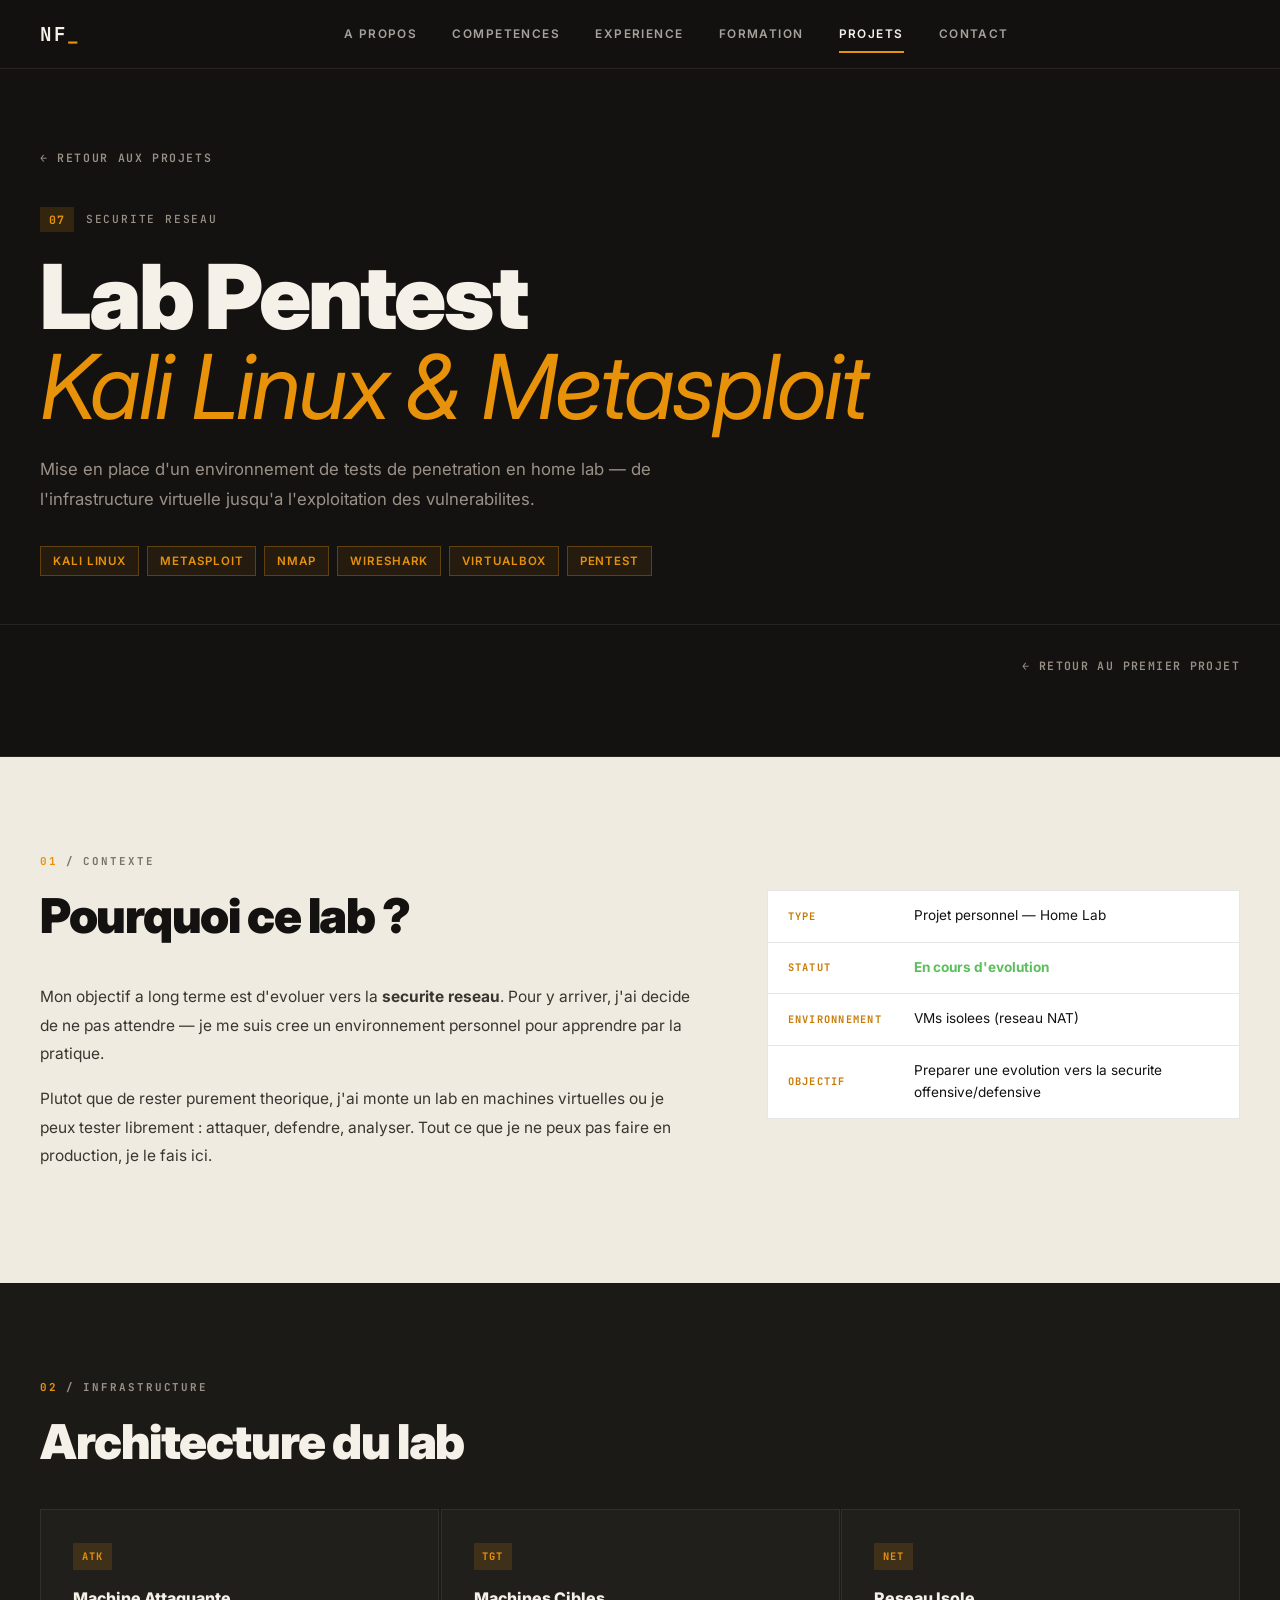
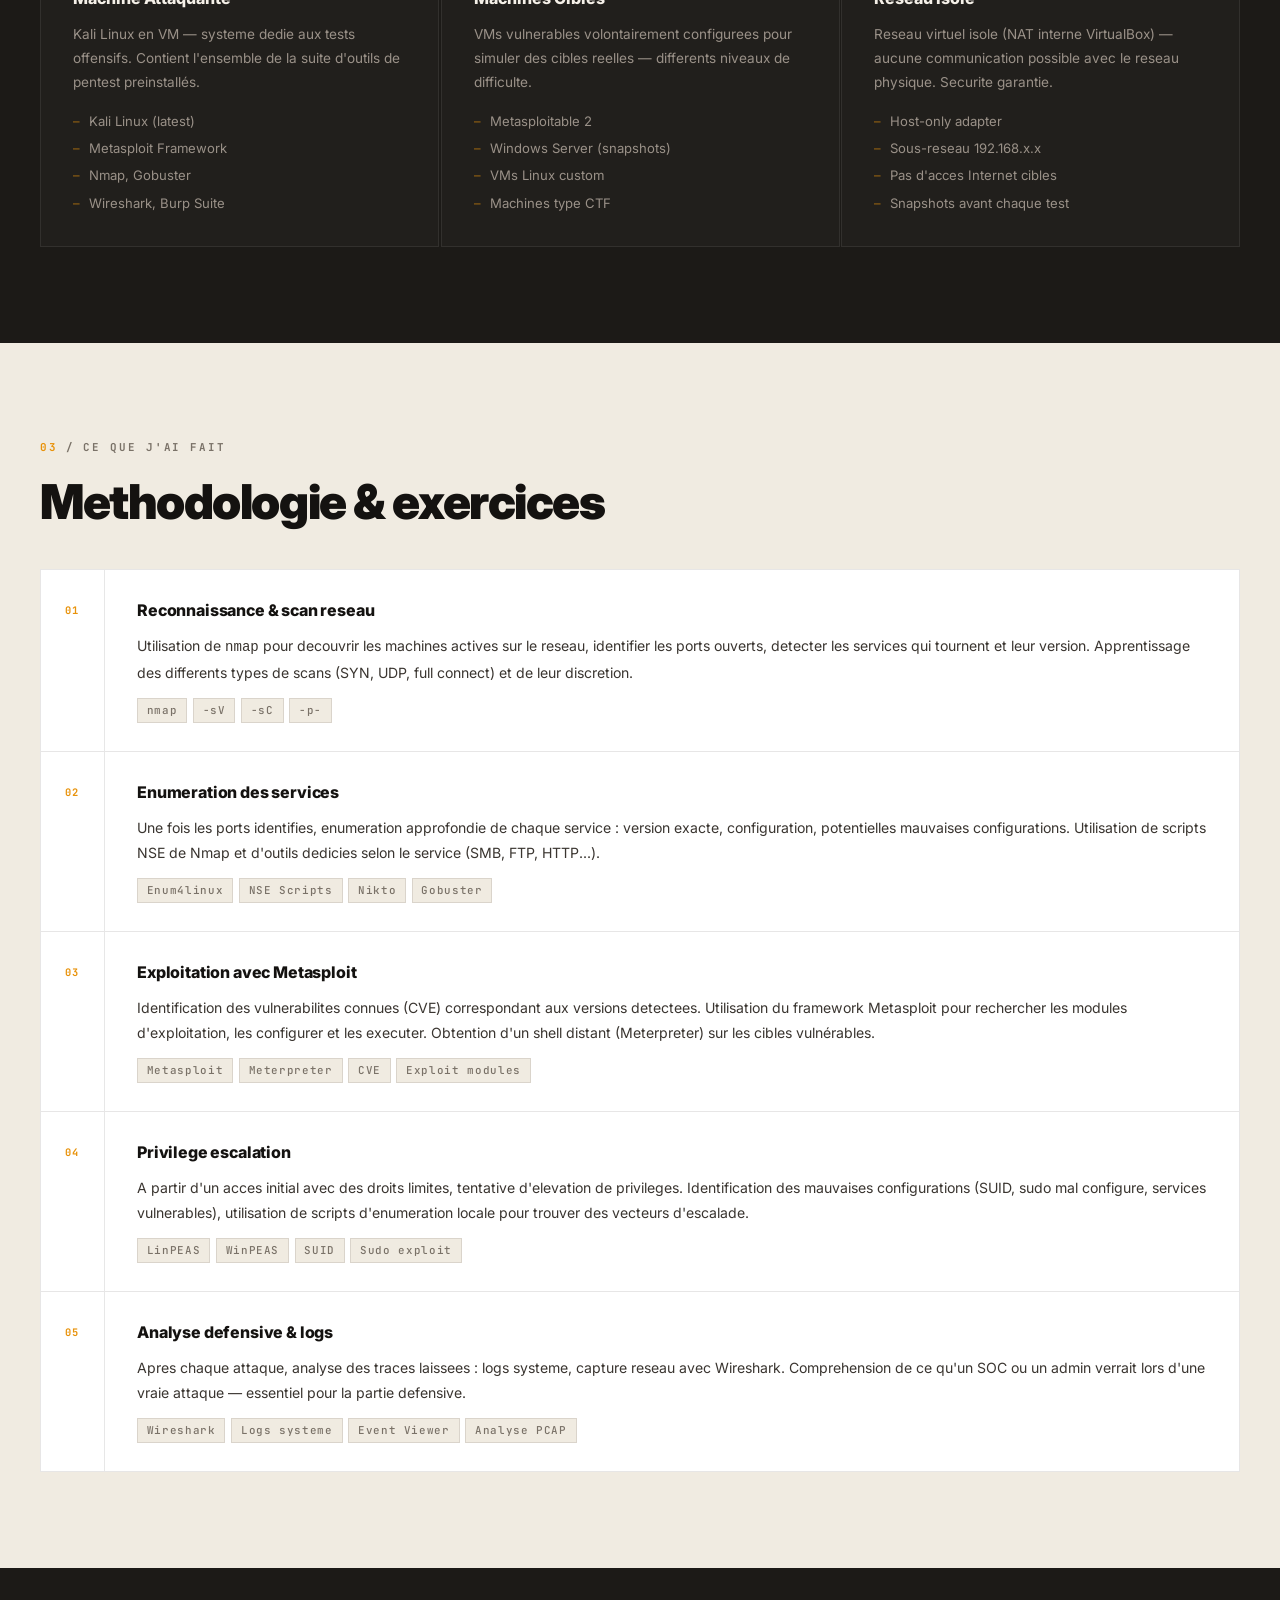
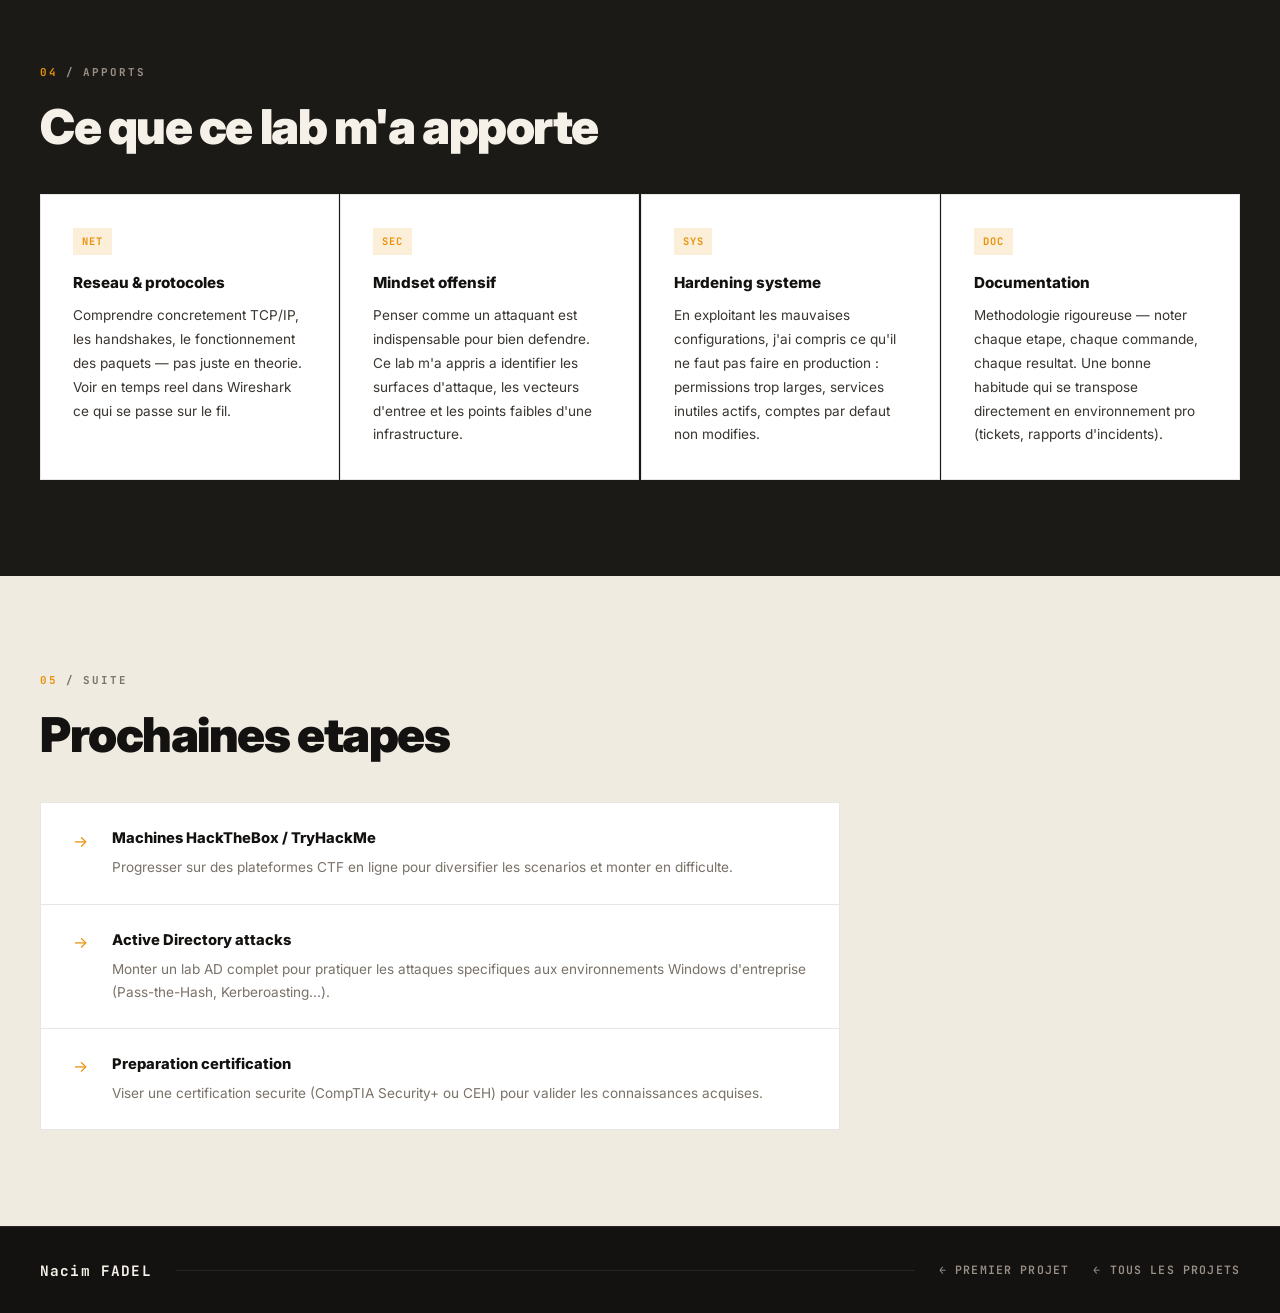
==== commit c087627b: "Replace projects: add Intune, SDOne, Jira/GLPI, Citrix/RDS, VOIP, FortiClient — keep pentest lab" ====
--- a/projects/pentest-lab.html
+++ b/projects/pentest-lab.html
@@ -35,7 +35,7 @@
         <div class="proj-hero-inner">
             <a href="../index.html#projects" class="back-link">&larr; Retour aux projets</a>
             <div class="proj-hero-meta">
-                <span class="proj-hero-num">01</span>
+                <span class="proj-hero-num">07</span>
                 <span class="proj-hero-cat">Securite Reseau</span>
             </div>
             <h1 class="proj-hero-title">Lab Pentest<br><em>Kali Linux &amp; Metasploit</em></h1>
@@ -50,7 +50,7 @@
             </div>
         </div>
         <div class="proj-hero-nav">
-            <a href="powershell-scripts.html" class="proj-nav-next">Projet suivant &rarr;</a>
+            <a href="intune.html" class="proj-nav-next">&larr; Retour au premier projet</a>
         </div>
     </header>
 
@@ -277,7 +277,7 @@
             <span class="footer-name">Nacim FADEL</span>
             <span class="footer-line"></span>
             <div style="display:flex; gap:1.5rem; align-items:center">
-                <a href="powershell-scripts.html" class="footer-proj-link">Projet suivant &rarr;</a>
+                <a href="intune.html" class="footer-proj-link">&larr; Premier projet</a>
                 <a href="../index.html#projects" class="footer-proj-link">&larr; Tous les projets</a>
             </div>
         </div>
